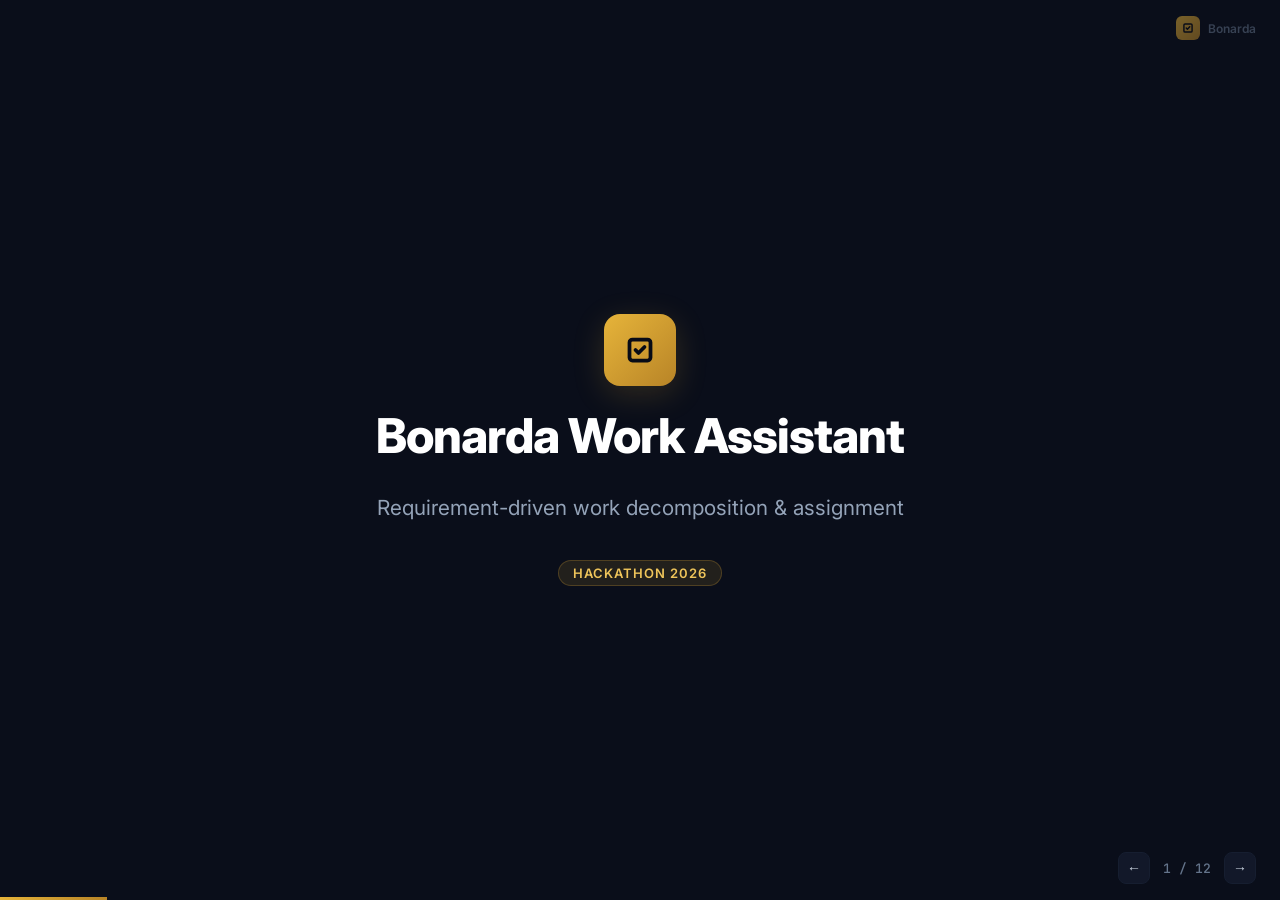
==== public/presentation.html @ d822bd10 "Added presentation.html" ====
<!DOCTYPE html>
<html lang="en">
<head>
<meta charset="UTF-8" />
<meta name="viewport" content="width=device-width, initial-scale=1.0" />
<title>Bonarda Work Assistant — Hackathon Presentation</title>
<link rel="preconnect" href="https://fonts.googleapis.com" />
<link rel="preconnect" href="https://fonts.gstatic.com" crossorigin />
<link href="https://fonts.googleapis.com/css2?family=Inter:wght@400;500;600;700;800&family=JetBrains+Mono:wght@400;500;600&display=swap" rel="stylesheet" />
<style>
/* ===== Reset & Base ===== */
*, *::before, *::after { box-sizing: border-box; margin: 0; padding: 0; }

:root {
  --ink-50: #1e2a3e;
  --ink-100: #1a2436;
  --ink-200: #161e30;
  --ink-300: #121829;
  --ink-400: #0e1422;
  --ink-500: #0a0e1a;
  --ink-600: #080b16;
  --primary-200: #f4d98e;
  --primary-300: #eec45a;
  --primary-400: #e6b43a;
  --primary-500: #d4a030;
  --primary-600: #b88427;
  --accent-300: #6ee7b7;
  --accent-400: #34d399;
  --accent-500: #10b981;
  --accent-600: #059669;
  --accent-700: #047857;
  --warning-300: #fcd34d;
  --warning-400: #fbbf24;
  --warning-500: #f59e0b;
  --warning-600: #d97706;
  --danger-300: #fca5a5;
  --danger-400: #f87171;
  --danger-500: #ef4444;
  --danger-600: #dc2626;
  --danger-700: #b91c1c;
  --slate-200: #e2e8f0;
  --slate-300: #cbd5e1;
  --slate-400: #94a3b8;
  --slate-500: #64748b;
  --slate-600: #475569;
}

html, body {
  height: 100%;
  overflow: hidden;
  font-family: 'Inter', system-ui, sans-serif;
  background: var(--ink-500);
  color: var(--slate-200);
  -webkit-font-smoothing: antialiased;
}

/* ===== Slide Container ===== */
.deck {
  position: relative;
  width: 100vw;
  height: 100vh;
  overflow: hidden;
}

.slide {
  position: absolute;
  inset: 0;
  display: flex;
  align-items: center;
  justify-content: center;
  padding: 3rem 4rem;
  opacity: 0;
  transform: translateX(40px);
  transition: opacity 0.4s ease, transform 0.4s ease;
  pointer-events: none;
  overflow-y: auto;
}

.slide.active {
  opacity: 1;
  transform: translateX(0);
  pointer-events: auto;
}

.slide.prev {
  opacity: 0;
  transform: translateX(-40px);
}

/* ===== Progress Bar ===== */
.progress {
  position: fixed;
  bottom: 0;
  left: 0;
  height: 3px;
  background: linear-gradient(90deg, var(--primary-400), var(--primary-600));
  z-index: 100;
  transition: width 0.4s ease;
}

/* ===== Controls ===== */
.controls {
  position: fixed;
  bottom: 16px;
  right: 24px;
  display: flex;
  align-items: center;
  gap: 12px;
  z-index: 100;
  font-size: 13px;
  color: var(--slate-500);
}

.controls button {
  background: var(--ink-300);
  border: 1px solid var(--ink-200);
  color: var(--slate-300);
  width: 32px;
  height: 32px;
  border-radius: 8px;
  cursor: pointer;
  display: flex;
  align-items: center;
  justify-content: center;
  transition: all 0.15s;
  font-size: 14px;
}

.controls button:hover {
  background: var(--ink-100);
  color: var(--primary-300);
}

.slide-counter {
  font-family: 'JetBrains Mono', monospace;
  font-weight: 500;
  min-width: 50px;
  text-align: center;
}

/* ===== Speaker Notes ===== */
.notes {
  position: fixed;
  bottom: 0;
  left: 0;
  right: 0;
  max-height: 35vh;
  overflow-y: auto;
  background: var(--ink-600);
  border-top: 1px solid var(--primary-600);
  padding: 16px 48px;
  font-size: 14px;
  line-height: 1.6;
  color: var(--slate-300);
  z-index: 90;
  display: none;
}

.notes.visible { display: block; }

.notes strong { color: var(--primary-300); }

/* ===== Watermark ===== */
.watermark {
  position: fixed;
  top: 16px;
  right: 24px;
  display: flex;
  align-items: center;
  gap: 8px;
  z-index: 50;
  opacity: 0.5;
  font-size: 12px;
  font-weight: 600;
  color: var(--slate-500);
}

.watermark-badge {
  width: 24px;
  height: 24px;
  border-radius: 6px;
  background: linear-gradient(135deg, var(--primary-400), var(--primary-600));
  display: flex;
  align-items: center;
  justify-content: center;
}

.watermark-badge svg { width: 14px; height: 14px; }

/* ===== Shared Slide Typography ===== */
.slide h1 {
  font-size: 3rem;
  font-weight: 800;
  letter-spacing: -0.02em;
  line-height: 1.1;
}

.slide h2 {
  font-size: 2.2rem;
  font-weight: 700;
  letter-spacing: -0.01em;
  color: #fff;
  margin-bottom: 0.5rem;
}

.slide h3 {
  font-size: 1.3rem;
  font-weight: 600;
  color: #fff;
}

.slide .subtitle {
  font-size: 1.15rem;
  color: var(--slate-400);
  margin-top: 0.5rem;
}

.slide .eyebrow {
  font-size: 0.8rem;
  font-weight: 600;
  letter-spacing: 0.12em;
  text-transform: uppercase;
  color: var(--primary-400);
  margin-bottom: 1rem;
}

/* ===== Shared Components (match app) ===== */
.badge {
  display: inline-flex;
  align-items: center;
  gap: 4px;
  border-radius: 9999px;
  padding: 2px 10px;
  font-size: 12px;
  font-weight: 500;
}

.card {
  border-radius: 12px;
  border: 1px solid var(--ink-200);
  background: var(--ink-400);
  box-shadow: 0 10px 30px rgba(0,0,0,0.2);
}

.card-sm {
  border-radius: 12px;
  border: 1px solid var(--ink-200);
  background: var(--ink-400);
  box-shadow: 0 4px 16px rgba(0,0,0,0.1);
}

.font-mono { font-family: 'JetBrains Mono', monospace; }

/* ===== Slide 1: Title ===== */
.slide-title { flex-direction: column; gap: 1.5rem; }

.title-logo {
  width: 72px;
  height: 72px;
  border-radius: 16px;
  background: linear-gradient(135deg, var(--primary-400), var(--primary-600));
  display: flex;
  align-items: center;
  justify-content: center;
  box-shadow: 0 8px 32px rgba(212,160,48,0.2);
}

.title-logo svg { width: 36px; height: 36px; }

.title-hackathon {
  display: inline-block;
  padding: 4px 14px;
  border-radius: 9999px;
  background: rgba(212,160,48,0.12);
  color: var(--primary-300);
  font-size: 13px;
  font-weight: 600;
  letter-spacing: 0.08em;
  border: 1px solid rgba(212,160,48,0.25);
}

/* ===== Slide 2: Problem Cards ===== */
.problem-grid {
  display: grid;
  grid-template-columns: repeat(3, 1fr);
  gap: 1.5rem;
  margin-top: 2.5rem;
  width: 100%;
  max-width: 1100px;
}

.problem-card {
  padding: 1.75rem;
  border-radius: 14px;
  border: 1px solid var(--ink-200);
  background: var(--ink-400);
  box-shadow: 0 8px 24px rgba(0,0,0,0.15);
}

.problem-icon {
  width: 44px;
  height: 44px;
  border-radius: 10px;
  display: flex;
  align-items: center;
  justify-content: center;
  margin-bottom: 1rem;
}

.problem-icon svg { width: 22px; height: 22px; }

.problem-card h4 {
  font-size: 1.05rem;
  font-weight: 600;
  color: #fff;
  margin-bottom: 0.5rem;
}

.problem-card p {
  font-size: 0.9rem;
  color: var(--slate-400);
  line-height: 1.5;
}

/* ===== Slide 3: Gap Visual ===== */
.gap-container {
  display: flex;
  align-items: center;
  justify-content: center;
  gap: 2rem;
  margin-top: 3rem;
  width: 100%;
}

.gap-box {
  padding: 1.5rem 2rem;
  border-radius: 14px;
  border: 1px solid var(--ink-200);
  background: var(--ink-400);
  text-align: center;
  min-width: 200px;
}

.gap-box h4 { font-size: 1rem; color: #fff; margin-bottom: 0.5rem; }

.gap-box ul { list-style: none; text-align: left; }

.gap-box li {
  font-size: 0.85rem;
  color: var(--slate-400);
  padding: 4px 0;
  display: flex;
  align-items: center;
  gap: 8px;
}

.gap-arrow {
  font-size: 2rem;
  color: var(--danger-400);
  display: flex;
  flex-direction: column;
  align-items: center;
  gap: 0.25rem;
}

.gap-arrow span { font-size: 0.75rem; color: var(--danger-300); font-weight: 600; }

/* ===== Slide 4: Pipeline ===== */
.pipeline {
  display: flex;
  align-items: stretch;
  justify-content: center;
  gap: 0;
  margin-top: 3rem;
  width: 100%;
  max-width: 1100px;
}

.pipeline-step {
  flex: 1;
  text-align: center;
  padding: 1.5rem 1rem;
  border-radius: 14px;
  border: 1px solid var(--ink-200);
  background: var(--ink-400);
  position: relative;
}

.pipeline-step:not(:last-child) {
  margin-right: 28px;
}

.pipeline-step:not(:last-child)::after {
  content: '';
  position: absolute;
  right: -28px;
  top: 50%;
  width: 28px;
  height: 2px;
  background: var(--primary-500);
}

.pipeline-step:not(:last-child)::before {
  content: '';
  position: absolute;
  right: -28px;
  top: 50%;
  transform: translateY(-50%) rotate(45deg);
  width: 8px;
  height: 8px;
  border-top: 2px solid var(--primary-500);
  border-right: 2px solid var(--primary-500);
  transform-origin: top right;
  right: -26px;
}

.pipeline-icon {
  width: 48px;
  height: 48px;
  border-radius: 12px;
  margin: 0 auto 0.75rem;
  display: flex;
  align-items: center;
  justify-content: center;
}

.pipeline-icon svg { width: 24px; height: 24px; }

.pipeline-step h4 { font-size: 1rem; color: #fff; margin-bottom: 0.35rem; }
.pipeline-step p { font-size: 0.82rem; color: var(--slate-400); line-height: 1.4; }

.pipeline-num {
  position: absolute;
  top: -10px;
  left: 50%;
  transform: translateX(-50%);
  width: 24px;
  height: 24px;
  border-radius: 50%;
  background: var(--primary-500);
  color: var(--ink-600);
  font-size: 12px;
  font-weight: 700;
  display: flex;
  align-items: center;
  justify-content: center;
}

/* ===== Slide 5: Document Screen Mockup ===== */
.mockup-frame {
  width: 100%;
  max-width: 1100px;
  border-radius: 14px;
  border: 1px solid var(--ink-200);
  background: var(--ink-400);
  overflow: hidden;
  box-shadow: 0 16px 48px rgba(0,0,0,0.3);
}

.mockup-header {
  display: flex;
  align-items: center;
  gap: 8px;
  padding: 10px 16px;
  background: var(--ink-300);
  border-bottom: 1px solid var(--ink-200);
}

.mockup-dot {
  width: 10px;
  height: 10px;
  border-radius: 50%;
}

.mockup-title-bar {
  margin-left: 8px;
  font-size: 12px;
  color: var(--slate-500);
}

.mockup-body { padding: 1.5rem; }

.mockup-textarea {
  width: 100%;
  height: 120px;
  border-radius: 8px;
  border: 1px solid var(--ink-200);
  background: var(--ink-500);
  padding: 12px;
  font-family: 'JetBrains Mono', monospace;
  font-size: 12px;
  color: var(--slate-300);
  line-height: 1.6;
  resize: none;
}

.mockup-btn-row { display: flex; gap: 12px; margin-top: 12px; }

.mockup-btn {
  display: inline-flex;
  align-items: center;
  gap: 6px;
  padding: 8px 16px;
  border-radius: 8px;
  font-size: 13px;
  font-weight: 500;
}

.mockup-btn-primary {
  background: linear-gradient(90deg, var(--primary-400), var(--primary-600));
  color: var(--ink-600);
}

.mockup-btn-secondary {
  border: 1px solid var(--ink-200);
  background: var(--ink-300);
  color: var(--slate-300);
}

.mockup-req-list {
  margin-top: 16px;
  max-height: 140px;
  overflow: hidden;
}

.mockup-req-row {
  display: flex;
  align-items: flex-start;
  gap: 12px;
  padding: 6px 12px;
  border-radius: 8px;
  background: rgba(18,24,41,0.6);
  margin-bottom: 4px;
  font-size: 13px;
}

.mockup-req-id {
  font-family: 'JetBrains Mono', monospace;
  font-size: 11px;
  font-weight: 600;
  color: var(--primary-400);
  flex-shrink: 0;
  padding-top: 1px;
}

.mockup-req-text { color: var(--slate-300); }

.mockup-wi-row {
  display: flex;
  align-items: center;
  gap: 8px;
  padding: 6px 12px;
  border-radius: 8px;
  background: rgba(212,160,48,0.08);
  margin-bottom: 4px;
  font-size: 12px;
}

/* ===== Difficulty Dots ===== */
.diff-dots {
  display: inline-flex;
  align-items: center;
  gap: 2px;
}

.diff-dot {
  width: 6px;
  height: 6px;
  border-radius: 50%;
}

.diff-dot.on { background: var(--primary-400); }
.diff-dot.off { background: var(--ink-100); }

/* ===== Skill Tag ===== */
.skill-tag {
  display: inline-flex;
  align-items: center;
  border-radius: 9999px;
  padding: 2px 8px;
  font-size: 11px;
  font-weight: 500;
  background: var(--ink-100);
  color: var(--slate-300);
}

.skill-tag.matched {
  background: rgba(212,160,48,0.15);
  color: var(--primary-300);
}

/* ===== Level Bar ===== */
.level-bar {
  display: inline-flex;
  align-items: center;
  gap: 4px;
  font-size: 11px;
  color: var(--slate-400);
}

.level-bar .bars { display: flex; gap: 2px; }

.level-bar .bar {
  width: 6px;
  height: 12px;
  border-radius: 2px;
}

.level-bar .bar.on { background: var(--accent-500); }
.level-bar .bar.off { background: var(--ink-100); }

/* ===== Role Badge ===== */
.role-badge {
  display: inline-flex;
  border-radius: 9999px;
  padding: 2px 8px;
  font-size: 11px;
  font-weight: 500;
  background: var(--ink-100);
  color: var(--slate-300);
}

/* ===== Availability Badge ===== */
.avail-badge {
  display: inline-flex;
  border-radius: 9999px;
  padding: 2px 8px;
  font-size: 11px;
  font-weight: 500;
}

.avail-badge.available { background: rgba(16,185,129,0.15); color: var(--accent-300); }
.avail-badge.partially { background: rgba(245,158,11,0.15); color: var(--warning-300); }
.avail-badge.unavailable { background: var(--ink-100); color: var(--slate-400); }

/* ===== Status Badge ===== */
.status-badge {
  display: inline-flex;
  align-items: center;
  gap: 4px;
  border-radius: 9999px;
  padding: 2px 8px;
  font-size: 11px;
  font-weight: 500;
}

.status-badge.proposed { background: rgba(212,160,48,0.15); color: var(--primary-300); }
.status-badge.approved { background: rgba(16,185,129,0.15); color: var(--accent-300); }
.status-badge.overridden { background: rgba(245,158,11,0.15); color: var(--warning-300); }

/* ===== Slide 6: Before/After ===== */
.ba-container {
  display: flex;
  align-items: center;
  justify-content: center;
  gap: 2rem;
  margin-top: 2.5rem;
  width: 100%;
  max-width: 1100px;
}

.ba-box {
  flex: 1;
  padding: 1.5rem;
  border-radius: 14px;
  border: 1px solid var(--ink-200);
  background: var(--ink-400);
}

.ba-box h4 {
  font-size: 0.85rem;
  font-weight: 600;
  text-transform: uppercase;
  letter-spacing: 0.08em;
  margin-bottom: 1rem;
}

.ba-before h4 { color: var(--slate-500); }
.ba-after h4 { color: var(--primary-300); }

.ba-raw-text {
  font-family: 'JetBrains Mono', monospace;
  font-size: 13px;
  color: var(--slate-400);
  line-height: 1.7;
}

.ba-arrow {
  display: flex;
  flex-direction: column;
  align-items: center;
  gap: 4px;
  color: var(--primary-400);
  font-size: 2rem;
}

.ba-arrow span { font-size: 0.7rem; color: var(--primary-300); font-weight: 600; text-transform: uppercase; letter-spacing: 0.1em; }

.ba-work-item {
  border-radius: 10px;
  background: var(--ink-300);
  padding: 12px 16px;
  margin-bottom: 8px;
}

.ba-wi-header {
  display: flex;
  align-items: center;
  gap: 8px;
  margin-bottom: 6px;
}

.ba-wi-id {
  font-family: 'JetBrains Mono', monospace;
  font-size: 11px;
  font-weight: 600;
  color: var(--primary-400);
}

.ba-wi-title { font-size: 13px; font-weight: 600; color: #fff; }

.ba-wi-meta {
  display: flex;
  align-items: center;
  gap: 12px;
  margin-top: 6px;
  font-size: 11px;
  color: var(--slate-400);
}

.ba-wi-skills { display: flex; gap: 4px; flex-wrap: wrap; margin-top: 6px; }

/* ===== Slide 7: Traceability Mockup ===== */
.trace-cov-grid {
  display: grid;
  grid-template-columns: repeat(3, 1fr);
  gap: 12px;
  margin-bottom: 1.25rem;
}

.trace-cov-card {
  padding: 14px 16px;
  border-radius: 10px;
  border: 1px solid var(--ink-200);
  background: var(--ink-400);
}

.trace-cov-label {
  font-size: 10px;
  font-weight: 600;
  text-transform: uppercase;
  letter-spacing: 0.06em;
  color: var(--slate-400);
}

.trace-cov-value {
  font-size: 1.5rem;
  font-weight: 700;
  color: #fff;
  margin-top: 2px;
}

.trace-cov-value.accent { color: var(--accent-400); }

.cov-bar-bg {
  height: 8px;
  border-radius: 9999px;
  background: var(--ink-100);
  margin-top: 6px;
  overflow: hidden;
}

.cov-bar-fill {
  height: 100%;
  border-radius: 9999px;
  background: var(--accent-500);
}

.trace-matrix {
  border-radius: 10px;
  border: 1px solid var(--ink-200);
  overflow: hidden;
}

.trace-matrix-header {
  padding: 10px 16px;
  background: var(--ink-300);
  border-bottom: 1px solid var(--ink-200);
  font-size: 13px;
  font-weight: 600;
  color: #fff;
}

.trace-matrix-row {
  display: flex;
  gap: 16px;
  padding: 8px 16px;
  border-bottom: 1px solid var(--ink-100);
  align-items: flex-start;
}

.trace-matrix-row:last-child { border-bottom: none; }

.trace-req-side {
  flex: 1;
  display: flex;
  gap: 8px;
  align-items: flex-start;
}

.trace-wi-side {
  flex: 1;
  display: flex;
  flex-wrap: wrap;
  gap: 6px;
}

.trace-wi-chip {
  display: inline-flex;
  align-items: center;
  gap: 6px;
  padding: 4px 10px;
  border-radius: 8px;
  background: rgba(212,160,48,0.1);
  font-size: 11px;
}

.trace-wi-chip .id {
  font-family: 'JetBrains Mono', monospace;
  font-weight: 600;
  color: var(--primary-300);
}

.trace-wi-chip .title { color: var(--slate-400); }

.trace-gap {
  font-size: 11px;
  font-weight: 600;
  color: var(--danger-400);
}

/* ===== Slide 8: Review Mockup ===== */
.review-mockup { width: 100%; max-width: 900px; }

.review-theme-header {
  display: flex;
  align-items: center;
  justify-content: space-between;
  padding: 10px 16px;
  background: rgba(18,24,41,0.6);
  border-radius: 10px 10px 0 0;
  border: 1px solid var(--ink-200);
  border-bottom: none;
}

.review-item-card {
  border: 1px solid var(--ink-200);
  border-top: none;
  border-radius: 0 0 10px 10px;
  padding: 16px;
}

.review-item-header {
  display: flex;
  justify-content: space-between;
  align-items: flex-start;
  margin-bottom: 8px;
}

.review-item-id {
  font-family: 'JetBrains Mono', monospace;
  font-size: 11px;
  font-weight: 600;
  color: var(--primary-400);
}

.review-item-title { font-size: 14px; font-weight: 600; color: #fff; margin-left: 6px; }

.review-item-desc { font-size: 12px; color: var(--slate-400); margin-top: 4px; }

.review-skills-row {
  display: flex;
  flex-wrap: wrap;
  align-items: center;
  gap: 4px;
  margin-top: 8px;
}

.review-skills-label { font-size: 11px; color: var(--slate-400); margin-right: 4px; }

.review-req-links {
  display: flex;
  flex-wrap: wrap;
  gap: 6px;
  margin-top: 6px;
}

.review-req-link {
  font-family: 'JetBrains Mono', monospace;
  font-size: 11px;
  color: var(--slate-400);
  border-bottom: 1px dashed var(--ink-100);
}

.review-reason-box {
  margin-top: 12px;
  border-radius: 8px;
  background: rgba(18,24,41,0.6);
  padding: 12px;
}

.review-reason-text {
  font-size: 13px;
  color: var(--slate-300);
  margin-left: 8px;
}

.review-assigned-row {
  display: flex;
  flex-wrap: wrap;
  align-items: center;
  gap: 8px;
  margin-top: 8px;
  font-size: 13px;
}

.review-assigned-name { font-weight: 600; color: var(--slate-200); }

.review-actions {
  display: flex;
  gap: 12px;
  margin-top: 12px;
}

.review-btn {
  display: inline-flex;
  align-items: center;
  gap: 6px;
  padding: 6px 14px;
  border-radius: 8px;
  font-size: 12px;
  font-weight: 500;
}

.review-btn-approve {
  background: var(--accent-600);
  color: #fff;
}

.review-btn-reassign {
  border: 1px solid var(--ink-200);
  background: var(--ink-300);
  color: var(--slate-300);
}

/* ===== Slide 9: Matching Rules Flowchart ===== */
.rules-flow {
  display: flex;
  flex-direction: column;
  gap: 12px;
  margin-top: 2rem;
  width: 100%;
  max-width: 700px;
}

.rule-step {
  display: flex;
  align-items: center;
  gap: 16px;
  padding: 14px 20px;
  border-radius: 12px;
  border: 1px solid var(--ink-200);
  background: var(--ink-400);
}

.rule-num {
  width: 32px;
  height: 32px;
  border-radius: 50%;
  background: rgba(212,160,48,0.15);
  color: var(--primary-300);
  font-weight: 700;
  font-size: 14px;
  display: flex;
  align-items: center;
  justify-content: center;
  flex-shrink: 0;
}

.rule-text { font-size: 14px; color: var(--slate-300); }
.rule-text strong { color: #fff; }

.not-black-box {
  margin-top: 1.5rem;
  display: inline-flex;
  align-items: center;
  gap: 8px;
  padding: 8px 16px;
  border-radius: 9999px;
  background: rgba(16,185,129,0.12);
  border: 1px solid rgba(16,185,129,0.25);
  font-size: 13px;
  font-weight: 600;
  color: var(--accent-300);
}

/* ===== Slide 10: People Directory Mockup ===== */
.people-grid {
  display: grid;
  grid-template-columns: repeat(2, 1fr);
  gap: 12px;
  margin-top: 1.5rem;
  width: 100%;
  max-width: 900px;
}

.people-card {
  padding: 14px 16px;
  border-radius: 12px;
  border: 1px solid var(--ink-200);
  background: var(--ink-400);
}

.people-card-header {
  display: flex;
  align-items: center;
  gap: 8px;
  margin-bottom: 8px;
}

.people-name { font-size: 13px; font-weight: 600; color: #fff; }

.people-meta-row { display: flex; align-items: center; gap: 12px; margin-bottom: 8px; }

.people-skills { display: flex; flex-wrap: wrap; gap: 4px; }

/* ===== Slide 11: Multi-project + Tech Stack ===== */
.split-slide {
  display: grid;
  grid-template-columns: 1fr 1fr;
  gap: 2.5rem;
  width: 100%;
  max-width: 1100px;
  align-items: center;
}

.split-left, .split-right { }

.project-dropdown-mockup {
  border-radius: 12px;
  border: 1px solid var(--ink-200);
  background: var(--ink-400);
  overflow: hidden;
  box-shadow: 0 12px 36px rgba(0,0,0,0.25);
}

.dropdown-trigger {
  display: flex;
  align-items: center;
  gap: 8px;
  padding: 10px 14px;
  background: var(--ink-300);
  border-bottom: 1px solid var(--ink-200);
  font-size: 13px;
  color: var(--slate-300);
}

.dropdown-list { padding: 4px; }

.dropdown-item {
  display: flex;
  align-items: center;
  gap: 8px;
  padding: 8px 12px;
  border-radius: 6px;
  font-size: 13px;
  color: var(--slate-300);
}

.dropdown-item.active { color: var(--primary-300); }

.dropdown-check { width: 14px; height: 14px; color: var(--primary-400); }

.dropdown-spacer { width: 14px; }

.tech-stack-grid {
  display: grid;
  grid-template-columns: repeat(2, 1fr);
  gap: 12px;
}

.tech-badge {
  display: flex;
  align-items: center;
  gap: 10px;
  padding: 14px 16px;
  border-radius: 12px;
  border: 1px solid var(--ink-200);
  background: var(--ink-400);
}

.tech-badge-icon {
  width: 36px;
  height: 36px;
  border-radius: 8px;
  display: flex;
  align-items: center;
  justify-content: center;
  font-size: 16px;
  font-weight: 700;
  flex-shrink: 0;
}

.tech-badge-name { font-size: 13px; font-weight: 600; color: #fff; }
.tech-badge-desc { font-size: 11px; color: var(--slate-400); }

/* ===== Slide 12: Benefits ===== */
.benefits-grid {
  display: grid;
  grid-template-columns: repeat(3, 1fr);
  gap: 1rem;
  margin-top: 2rem;
  width: 100%;
  max-width: 1000px;
}

.benefit-card {
  padding: 1.25rem;
  border-radius: 12px;
  border: 1px solid var(--ink-200);
  background: var(--ink-400);
  text-align: center;
}

.benefit-icon {
  width: 40px;
  height: 40px;
  border-radius: 10px;
  margin: 0 auto 0.75rem;
  display: flex;
  align-items: center;
  justify-content: center;
}

.benefit-icon svg { width: 20px; height: 20px; }

.benefit-card h4 { font-size: 0.95rem; font-weight: 600; color: #fff; margin-bottom: 0.35rem; }
.benefit-card p { font-size: 0.82rem; color: var(--slate-400); line-height: 1.4; }

.cta-section {
  margin-top: 2.5rem;
  text-align: center;
}

.cta-section h3 {
  font-size: 1.8rem;
  font-weight: 700;
  color: var(--primary-300);
}

.cta-section p {
  font-size: 1rem;
  color: var(--slate-400);
  margin-top: 0.5rem;
}

/* ===== Utility ===== */
.flex-center { display: flex; align-items: center; justify-content: center; }
.text-center { text-align: center; }
.mt-2 { margin-top: 0.5rem; }
.mt-4 { margin-top: 1rem; }
.mt-6 { margin-top: 1.5rem; }
.mb-2 { margin-bottom: 0.5rem; }
.mb-4 { margin-bottom: 1rem; }
.mb-6 { margin-bottom: 1.5rem; }
.gap-2 { gap: 0.5rem; }
.flex { display: flex; }
.items-center { align-items: center; }
.gap-1 { gap: 0.25rem; }
.gap-3 { gap: 0.75rem; }
.flex-wrap { flex-wrap: wrap; }

/* ===== Responsive ===== */
@media (max-width: 768px) {
  .slide { padding: 1.5rem; }
  .slide h1 { font-size: 2rem; }
  .slide h2 { font-size: 1.5rem; }
  .problem-grid, .benefits-grid { grid-template-columns: 1fr; }
  .pipeline { flex-direction: column; gap: 1rem; }
  .pipeline-step:not(:last-child) { margin-right: 0; margin-bottom: 28px; }
  .pipeline-step:not(:last-child)::after { display: none; }
  .ba-container, .split-slide { flex-direction: column; grid-template-columns: 1fr; }
  .people-grid { grid-template-columns: 1fr; }
  .trace-cov-grid { grid-template-columns: 1fr; }
}
</style>
</head>
<body>

<div class="deck" id="deck">

<!-- Watermark -->
<div class="watermark">
  <div class="watermark-badge">
    <svg viewBox="0 0 24 24" fill="none" stroke="currentColor" stroke-width="2.5" stroke-linecap="round" stroke-linejoin="round" style="color: var(--ink-600);">
      <path d="M9 12l2 2 4-4"/>
      <path d="M5 7c0-1.1.9-2 2-2h10a2 2 0 0 1 2 2v10a2 2 0 0 1-2 2H7a2 2 0 0 1-2-2V7z"/>
    </svg>
  </div>
  Bonarda
</div>

<!-- Slide 1: Title -->
<div class="slide slide-title active" data-slide="1">
  <div class="title-logo">
    <svg viewBox="0 0 24 24" fill="none" stroke="currentColor" stroke-width="2.5" stroke-linecap="round" stroke-linejoin="round" style="color: var(--ink-600);">
      <path d="M9 12l2 2 4-4"/>
      <path d="M5 7c0-1.1.9-2 2-2h10a2 2 0 0 1 2 2v10a2 2 0 0 1-2 2H7a2 2 0 0 1-2-2V7z"/>
    </svg>
  </div>
  <h1 style="color: #fff;">Bonarda Work Assistant</h1>
  <p class="subtitle" style="font-size: 1.3rem;">Requirement-driven work decomposition &amp; assignment</p>
  <div style="margin-top: 1rem;">
    <span class="title-hackathon">HACKATHON 2026</span>
  </div>
</div>

<!-- Slide 2: Problem -->
<div class="slide" data-slide="2">
  <div style="width: 100%; max-width: 1100px;">
    <p class="eyebrow">The Problem</p>
    <h2>Turning requirements into work is broken</h2>
    <p class="subtitle">Three pain points every team faces when going from document to delivery</p>
    <div class="problem-grid">
      <div class="problem-card">
        <div class="problem-icon" style="background: rgba(212,160,48,0.12);">
          <svg viewBox="0 0 24 24" fill="none" stroke="currentColor" stroke-width="2" stroke-linecap="round" stroke-linejoin="round" style="color: var(--primary-400);">
            <path d="M14 2H6a2 2 0 0 0-2 2v16a2 2 0 0 0 2 2h12a2 2 0 0 0 2-2V8z"/>
            <path d="M14 2v6h6"/>
            <path d="M9 13h6"/>
            <path d="M9 17h6"/>
          </svg>
        </div>
        <h4>Manual Decomposition</h4>
        <p>Reading a requirements doc and manually breaking it into actionable work items is slow, inconsistent, and error-prone.</p>
      </div>
      <div class="problem-card">
        <div class="problem-icon" style="background: rgba(239,68,68,0.12);">
          <svg viewBox="0 0 24 24" fill="none" stroke="currentColor" stroke-width="2" stroke-linecap="round" stroke-linejoin="round" style="color: var(--danger-400);">
            <path d="M10 13a5 5 0 0 0 7.54.54l3-3a5 5 0 0 0-7.07-7.07l-1.72 1.71"/>
            <path d="M14 11a5 5 0 0 0-7.54-.54l-3 3a5 5 0 0 0 7.07 7.07l1.71-1.71"/>
            <path d="M8 12h.01"/>
            <path d="M16 12h.01"/>
          </svg>
        </div>
        <h4>No Traceability</h4>
        <p>Once work is assigned, the link back to the original requirement is lost. You can't prove every requirement was covered.</p>
      </div>
      <div class="problem-card">
        <div class="problem-icon" style="background: rgba(245,158,11,0.12);">
          <svg viewBox="0 0 24 24" fill="none" stroke="currentColor" stroke-width="2" stroke-linecap="round" stroke-linejoin="round" style="color: var(--warning-400);">
            <circle cx="12" cy="12" r="10"/>
            <path d="M12 8v4"/>
            <path d="M12 16h.01"/>
          </svg>
        </div>
        <h4>Opaque Assignment</h4>
        <p>Work gets assigned by gut feel or availability. There's no transparent reasoning behind who got what and why.</p>
      </div>
    </div>
  </div>
</div>

<!-- Slide 3: The Gap -->
<div class="slide" data-slide="3">
  <div style="width: 100%; max-width: 900px; text-align: center;">
    <p class="eyebrow">The Cost</p>
    <h2>The gap between request and delivery</h2>
    <p class="subtitle">Requirements disappear into a black box. What comes out the other side is untraceable.</p>
    <div class="gap-container">
      <div class="gap-box">
        <h4>What Was Requested</h4>
        <ul>
          <li><span style="color: var(--primary-400); font-family: 'JetBrains Mono', monospace; font-size: 11px; font-weight: 600;">R1</span> User login with OAuth</li>
          <li><span style="color: var(--primary-400); font-family: 'JetBrains Mono', monospace; font-size: 11px; font-weight: 600;">R2</span> Dashboard with charts</li>
          <li><span style="color: var(--primary-400); font-family: 'JetBrains Mono', monospace; font-size: 11px; font-weight: 600;">R3</span> API rate limiting</li>
          <li><span style="color: var(--primary-400); font-family: 'JetBrains Mono', monospace; font-size: 11px; font-weight: 600;">R4</span> Audit log export</li>
        </ul>
      </div>
      <div class="gap-arrow">
        <svg viewBox="0 0 24 24" fill="none" stroke="currentColor" stroke-width="2" stroke-linecap="round" stroke-linejoin="round" style="width: 48px; height: 48px;">
          <path d="M5 12h14"/>
          <path d="M12 5l7 7-7 7"/>
        </svg>
        <span>BLACK BOX</span>
      </div>
      <div class="gap-box" style="border-color: rgba(239,68,68,0.3);">
        <h4 style="color: var(--danger-300);">What Got Built</h4>
        <ul>
          <li><span style="color: var(--danger-400);">?</span> Login page (whose req?)</li>
          <li><span style="color: var(--danger-400);">?</span> Charts (which spec?)</li>
          <li><span style="color: var(--danger-400);">X</span> Rate limiting — missed</li>
          <li><span style="color: var(--danger-400);">?</span> Audit log (partial)</li>
        </ul>
      </div>
    </div>
  </div>
</div>

<!-- Slide 4: Pipeline -->
<div class="slide" data-slide="4">
  <div style="width: 100%; max-width: 1100px;">
    <p class="eyebrow">The Solution</p>
    <h2>Four steps from document to assignment</h2>
    <p class="subtitle">A transparent pipeline that turns raw requirements into traceable, assigned work items</p>
    <div class="pipeline">
      <div class="pipeline-step">
        <div class="pipeline-num">1</div>
        <div class="pipeline-icon" style="background: rgba(212,160,48,0.12);">
          <svg viewBox="0 0 24 24" fill="none" stroke="currentColor" stroke-width="2" stroke-linecap="round" stroke-linejoin="round" style="color: var(--primary-400);">
            <path d="M14 2H6a2 2 0 0 0-2 2v16a2 2 0 0 0 2 2h12a2 2 0 0 0 2-2V8z"/>
            <path d="M14 2v6h6"/>
          </svg>
        </div>
        <h4>Ingest</h4>
        <p>Paste or upload a requirements document. Plain text, any format.</p>
      </div>
      <div class="pipeline-step">
        <div class="pipeline-num">2</div>
        <div class="pipeline-icon" style="background: rgba(212,160,48,0.12);">
          <svg viewBox="0 0 24 24" fill="none" stroke="currentColor" stroke-width="2" stroke-linecap="round" stroke-linejoin="round" style="color: var(--primary-400);">
            <path d="M12 3l1.9 5.8a2 2 0 0 0 1.3 1.3L21 12l-5.8 1.9a2 2 0 0 0-1.3 1.3L12 21l-1.9-5.8a2 2 0 0 0-1.3-1.3L3 12l5.8-1.9a2 2 0 0 0 1.3-1.3L12 3z"/>
          </svg>
        </div>
        <h4>Decompose</h4>
        <p>AI extracts requirements and generates work items with difficulty, skills, and themes.</p>
      </div>
      <div class="pipeline-step">
        <div class="pipeline-num">3</div>
        <div class="pipeline-icon" style="background: rgba(16,185,129,0.12);">
          <svg viewBox="0 0 24 24" fill="none" stroke="currentColor" stroke-width="2" stroke-linecap="round" stroke-linejoin="round" style="color: var(--accent-400);">
            <path d="M9 12l2 2 4-4"/>
            <path d="M5 7c0-1.1.9-2 2-2h10a2 2 0 0 1 2 2v10a2 2 0 0 1-2 2H7a2 2 0 0 1-2-2V7z"/>
          </svg>
        </div>
        <h4>Trace</h4>
        <p>See which requirements have work items and which have gaps. Full coverage report.</p>
      </div>
      <div class="pipeline-step">
        <div class="pipeline-num">4</div>
        <div class="pipeline-icon" style="background: rgba(16,185,129,0.12);">
          <svg viewBox="0 0 24 24" fill="none" stroke="currentColor" stroke-width="2" stroke-linecap="round" stroke-linejoin="round" style="color: var(--accent-400);">
            <path d="M16 21v-2a4 4 0 0 0-4-4H6a4 4 0 0 0-4 4v2"/>
            <circle cx="9" cy="7" r="4"/>
            <path d="M22 21v-2a4 4 0 0 0-3-3.87"/>
            <path d="M16 3.13a4 4 0 0 1 0 7.75"/>
          </svg>
        </div>
        <h4>Assign</h4>
        <p>Matching engine proposes an assignee with visible reasoning. Approve or override.</p>
      </div>
    </div>
  </div>
</div>

<!-- Slide 5: Document Screen Mockup -->
<div class="slide" data-slide="5">
  <div style="width: 100%; max-width: 1100px;">
    <p class="eyebrow">Step 1 — Document Ingestion</p>
    <h2>Paste a document, get structured output</h2>
    <div class="mockup-frame mt-6">
      <div class="mockup-header">
        <div class="mockup-dot" style="background: #ff5f56;"></div>
        <div class="mockup-dot" style="background: #ffbd2e;"></div>
        <div class="mockup-dot" style="background: #27c93f;"></div>
        <span class="mockup-title-bar">Bonarda Work Assistant — Document</span>
      </div>
      <div class="mockup-body" style="display: grid; grid-template-columns: 1fr 1fr; gap: 1.5rem;">
        <div>
          <div style="display: flex; align-items: center; gap: 8px; margin-bottom: 10px;">
            <svg viewBox="0 0 24 24" fill="none" stroke="currentColor" stroke-width="2" stroke-linecap="round" stroke-linejoin="round" style="width: 16px; height: 16px; color: var(--primary-400);"><path d="M14 2H6a2 2 0 0 0-2 2v16a2 2 0 0 0 2 2h12a2 2 0 0 0 2-2V8z"/><path d="M14 2v6h6"/></svg>
            <span style="font-size: 13px; font-weight: 600; color: #fff;">Input Document</span>
          </div>
          <div class="mockup-textarea">1. The system must support OAuth login&#10;   with Google and Microsoft.&#10;2. Users should be able to view a&#10;   dashboard with charts.&#10;3. The API must enforce rate limiting&#10;   at 100 req/min per user.&#10;4. Admins can export audit logs as CSV.</div>
          <div class="mockup-btn-row">
            <div class="mockup-btn mockup-btn-primary">
              <svg viewBox="0 0 24 24" fill="none" stroke="currentColor" stroke-width="2" stroke-linecap="round" stroke-linejoin="round" style="width: 14px; height: 14px;"><path d="M12 3l1.9 5.8a2 2 0 0 0 1.3 1.3L21 12l-5.8 1.9a2 2 0 0 0-1.3 1.3L12 21l-1.9-5.8a2 2 0 0 0-1.3-1.3L3 12l5.8-1.9a2 2 0 0 0 1.3-1.3L12 3z"/></svg>
              Extract with AI
            </div>
            <div class="mockup-btn mockup-btn-secondary">
              <svg viewBox="0 0 24 24" fill="none" stroke="currentColor" stroke-width="2" stroke-linecap="round" stroke-linejoin="round" style="width: 14px; height: 14px;"><path d="M21 15v4a2 2 0 0 1-2 2H5a2 2 0 0 1-2-2v-4"/><path d="M17 8l-5-5-5 5"/><path d="M12 3v12"/></svg>
              Upload .txt
            </div>
          </div>
        </div>
        <div>
          <div style="display: flex; align-items: center; justify-content: space-between; margin-bottom: 10px;">
            <span style="font-size: 13px; font-weight: 600; color: #fff;">Extracted Requirements</span>
            <div style="display: flex; gap: 6px;">
              <span class="badge" style="background: rgba(212,160,48,0.15); color: var(--primary-300);">4 requirements</span>
              <span class="badge" style="background: rgba(16,185,129,0.15); color: var(--accent-300);">4 work items</span>
            </div>
          </div>
          <div class="mockup-req-list">
            <div class="mockup-req-row"><span class="mockup-req-id">R1</span><span class="mockup-req-text">The system must support OAuth login with Google and Microsoft.</span></div>
            <div class="mockup-req-row"><span class="mockup-req-id">R2</span><span class="mockup-req-text">Users should be able to view a dashboard with charts.</span></div>
            <div class="mockup-req-row"><span class="mockup-req-id">R3</span><span class="mockup-req-text">The API must enforce rate limiting at 100 req/min per user.</span></div>
            <div class="mockup-req-row"><span class="mockup-req-id">R4</span><span class="mockup-req-text">Admins can export audit logs as CSV.</span></div>
          </div>
          <div style="margin-top: 10px; padding-top: 10px; border-top: 1px solid var(--ink-200);">
            <div style="font-size: 12px; font-weight: 600; color: var(--slate-300); margin-bottom: 6px;">Generated Work Items</div>
            <div class="mockup-wi-row"><span class="mockup-req-id">W1</span><span style="color: var(--slate-300);">OAuth Login Integration</span><span style="color: var(--slate-500); font-size: 11px; margin-left: auto;">Difficulty 4 · Auth</span></div>
            <div class="mockup-wi-row"><span class="mockup-req-id">W2</span><span style="color: var(--slate-300);">Dashboard with Charts</span><span style="color: var(--slate-500); font-size: 11px; margin-left: auto;">Difficulty 3 · Frontend</span></div>
            <div class="mockup-wi-row"><span class="mockup-req-id">W3</span><span style="color: var(--slate-300);">API Rate Limiting</span><span style="color: var(--slate-500); font-size: 11px; margin-left: auto;">Difficulty 4 · Backend</span></div>
          </div>
        </div>
      </div>
    </div>
  </div>
</div>

<!-- Slide 6: Before/After -->
<div class="slide" data-slide="6">
  <div style="width: 100%; max-width: 1100px;">
    <p class="eyebrow">Step 2 — AI Extraction</p>
    <h2>From raw text to structured work items</h2>
    <p class="subtitle">The AI tags each work item with difficulty, required skills, and a theme grouping</p>
    <div class="ba-container">
      <div class="ba-box ba-before">
        <h4>Raw Requirement</h4>
        <div class="ba-raw-text">1. The system must support OAuth<br>login with Google and Microsoft.</div>
        <div style="margin-top: 12px; padding-top: 10px; border-top: 1px solid var(--ink-200);">
          <div style="font-size: 11px; color: var(--slate-500);">Just text. No structure, no skills,<br>no difficulty, no assignee.</div>
        </div>
      </div>
      <div class="ba-arrow">
        <svg viewBox="0 0 24 24" fill="none" stroke="currentColor" stroke-width="2" stroke-linecap="round" stroke-linejoin="round" style="width: 40px; height: 40px;"><path d="M5 12h14"/><path d="M12 5l7 7-7 7"/></svg>
        <span>AI</span>
      </div>
      <div class="ba-box ba-after">
        <h4>Structured Work Item</h4>
        <div class="ba-work-item">
          <div class="ba-wi-header">
            <span class="ba-wi-id">W1</span>
            <span class="ba-wi-title">OAuth Login Integration</span>
          </div>
          <div class="ba-wi-meta">
            <span class="diff-dots">
              <span class="diff-dot on"></span><span class="diff-dot on"></span><span class="diff-dot on"></span><span class="diff-dot on"></span><span class="diff-dot off"></span>
            </span>
            <span>Difficulty 4/5</span>
            <span style="color: var(--primary-300);">·</span>
            <span>Theme: Auth</span>
          </div>
          <div class="ba-wi-skills">
            <span class="skill-tag matched">Node.js</span>
            <span class="skill-tag matched">Security</span>
            <span class="skill-tag matched">Testing</span>
          </div>
          <div style="margin-top: 6px; font-size: 11px; color: var(--slate-400);">From: <span style="font-family: 'JetBrains Mono', monospace; color: var(--primary-400);">R1</span></div>
        </div>
      </div>
    </div>
  </div>
</div>

<!-- Slide 7: Traceability Mockup -->
<div class="slide" data-slide="7">
  <div style="width: 100%; max-width: 1000px;">
    <p class="eyebrow">Step 3 — Traceability</p>
    <h2>Every requirement linked to its work items</h2>
    <div class="mockup-frame mt-6">
      <div class="mockup-header">
        <div class="mockup-dot" style="background: #ff5f56;"></div>
        <div class="mockup-dot" style="background: #ffbd2e;"></div>
        <div class="mockup-dot" style="background: #27c93f;"></div>
        <span class="mockup-title-bar">Bonarda Work Assistant — Traceability Report</span>
      </div>
      <div style="padding: 1.5rem;">
        <div class="trace-cov-grid">
          <div class="trace-cov-card">
            <div class="trace-cov-label">Total Requirements</div>
            <div class="trace-cov-value">4</div>
          </div>
          <div class="trace-cov-card">
            <div class="trace-cov-label">Covered</div>
            <div class="trace-cov-value accent">4</div>
          </div>
          <div class="trace-cov-card">
            <div class="trace-cov-label">Coverage</div>
            <div class="cov-bar-bg"><div class="cov-bar-fill" style="width: 100%;"></div></div>
            <div style="margin-top: 4px; font-size: 13px; font-weight: 600; color: var(--slate-300);">100%</div>
          </div>
        </div>
        <div class="trace-matrix">
          <div class="trace-matrix-header">Requirement → Work Item Mapping</div>
          <div class="trace-matrix-row">
            <div class="trace-req-side">
              <span class="mockup-req-id">R1</span>
              <span style="font-size: 12px; color: var(--slate-300);">OAuth login with Google and Microsoft</span>
            </div>
            <div class="trace-wi-side">
              <div class="trace-wi-chip"><span class="id">W1</span><span class="title">OAuth Login Integration</span><span class="diff-dots"><span class="diff-dot on"></span><span class="diff-dot on"></span><span class="diff-dot on"></span><span class="diff-dot on"></span><span class="diff-dot off"></span></span></div>
            </div>
          </div>
          <div class="trace-matrix-row">
            <div class="trace-req-side">
              <span class="mockup-req-id">R2</span>
              <span style="font-size: 12px; color: var(--slate-300);">Dashboard with charts</span>
            </div>
            <div class="trace-wi-side">
              <div class="trace-wi-chip"><span class="id">W2</span><span class="title">Dashboard with Charts</span><span class="diff-dots"><span class="diff-dot on"></span><span class="diff-dot on"></span><span class="diff-dot on"></span><span class="diff-dot off"></span><span class="diff-dot off"></span></span></div>
            </div>
          </div>
          <div class="trace-matrix-row">
            <div class="trace-req-side">
              <span class="mockup-req-id">R3</span>
              <span style="font-size: 12px; color: var(--slate-300);">API rate limiting at 100 req/min</span>
            </div>
            <div class="trace-wi-side">
              <div class="trace-wi-chip"><span class="id">W3</span><span class="title">API Rate Limiting</span><span class="diff-dots"><span class="diff-dot on"></span><span class="diff-dot on"></span><span class="diff-dot on"></span><span class="diff-dot on"></span><span class="diff-dot off"></span></span></div>
            </div>
          </div>
          <div class="trace-matrix-row">
            <div class="trace-req-side">
              <span class="mockup-req-id">R4</span>
              <span style="font-size: 12px; color: var(--slate-300);">Audit log export as CSV</span>
            </div>
            <div class="trace-wi-side">
              <div class="trace-wi-chip"><span class="id">W4</span><span class="title">Audit Log Export</span><span class="diff-dots"><span class="diff-dot on"></span><span class="diff-dot on"></span><span class="diff-dot off"></span><span class="diff-dot off"></span><span class="diff-dot off"></span></span></div>
            </div>
          </div>
        </div>
      </div>
    </div>
  </div>
</div>

<!-- Slide 8: Review Mockup -->
<div class="slide" data-slide="8">
  <div style="width: 100%; max-width: 900px;">
    <p class="eyebrow">Step 4 — Smart Assignment</p>
    <h2>AI proposes, humans approve</h2>
    <div class="mockup-frame mt-6">
      <div class="mockup-header">
        <div class="mockup-dot" style="background: #ff5f56;"></div>
        <div class="mockup-dot" style="background: #ffbd2e;"></div>
        <div class="mockup-dot" style="background: #27c93f;"></div>
        <span class="mockup-title-bar">Bonarda Work Assistant — Review &amp; Assign</span>
      </div>
      <div style="padding: 1.5rem;">
        <div class="review-theme-header">
          <div style="display: flex; align-items: center; gap: 8px;">
            <svg viewBox="0 0 24 24" fill="none" stroke="currentColor" stroke-width="2" stroke-linecap="round" stroke-linejoin="round" style="width: 16px; height: 16px; color: var(--slate-500);"><path d="M6 9l6 6 6-6"/></svg>
            <h3 style="font-size: 14px;">Auth</h3>
          </div>
          <span class="badge" style="background: var(--ink-100); color: var(--slate-400);">1 item</span>
        </div>
        <div class="review-item-card">
          <div class="review-item-header">
            <div>
              <span class="review-item-id">W1</span>
              <span class="review-item-title">OAuth Login Integration</span>
              <div class="review-item-desc">Implement OAuth 2.0 login flow with Google and Microsoft providers.</div>
            </div>
            <div style="display: flex; align-items: center; gap: 12px;">
              <span class="diff-dots"><span class="diff-dot on"></span><span class="diff-dot on"></span><span class="diff-dot on"></span><span class="diff-dot on"></span><span class="diff-dot off"></span></span>
              <span class="status-badge proposed">
                <svg viewBox="0 0 24 24" fill="none" stroke="currentColor" stroke-width="2" stroke-linecap="round" stroke-linejoin="round" style="width: 11px; height: 11px;"><circle cx="12" cy="12" r="10"/><path d="M12 6v6l4 2"/></svg>
                Proposed
              </span>
            </div>
          </div>
          <div class="review-skills-row">
            <span class="review-skills-label">Required skills:</span>
            <span class="skill-tag matched">Node.js</span>
            <span class="skill-tag matched">Security</span>
            <span class="skill-tag matched">Testing</span>
          </div>
          <div class="review-req-links">
            <span class="review-skills-label">From:</span>
            <span class="review-req-link">R1</span>
          </div>
          <div class="review-reason-box">
            <div style="display: flex; align-items: flex-start; gap: 8px;">
              <svg viewBox="0 0 24 24" fill="none" stroke="currentColor" stroke-width="2" stroke-linecap="round" stroke-linejoin="round" style="width: 16px; height: 16px; color: var(--primary-400); margin-top: 2px; flex-shrink: 0;"><path d="M9 18h6"/><path d="M10 22h4"/><path d="M12 2a7 7 0 0 0-4 12.7c.6.5 1 1.3 1 2.1V18h6v-1.2c0-.8.4-1.6 1-2.1A7 7 0 0 0 12 2z"/></svg>
              <p class="review-reason-text">Proposed Sofia Rossi — has required skills 'Node.js', 'Security', 'Testing', level 5 vs difficulty 4, fully available.</p>
            </div>
            <div class="review-assigned-row">
              <svg viewBox="0 0 24 24" fill="none" stroke="currentColor" stroke-width="2" stroke-linecap="round" stroke-linejoin="round" style="width: 14px; height: 14px; color: var(--slate-500);"><circle cx="12" cy="8" r="4"/><path d="M6 21v-2a4 4 0 0 1 4-4h4a4 4 0 0 1 4 4v2"/></svg>
              <span class="review-assigned-name">Sofia Rossi</span>
              <span class="role-badge">Employee</span>
              <span class="level-bar">L5 <span class="bars"><span class="bar on"></span><span class="bar on"></span><span class="bar on"></span><span class="bar on"></span><span class="bar on"></span></span></span>
              <span class="avail-badge unavailable">Unavailable</span>
            </div>
          </div>
          <div class="review-actions">
            <div class="review-btn review-btn-approve">
              <svg viewBox="0 0 24 24" fill="none" stroke="currentColor" stroke-width="2" stroke-linecap="round" stroke-linejoin="round" style="width: 14px; height: 14px;"><path d="M20 6L9 17l-5-5"/></svg>
              Approve
            </div>
            <div class="review-btn review-btn-reassign">
              <svg viewBox="0 0 24 24" fill="none" stroke="currentColor" stroke-width="2" stroke-linecap="round" stroke-linejoin="round" style="width: 14px; height: 14px;"><circle cx="12" cy="8" r="4"/><path d="M6 21v-2a4 4 0 0 1 4-4h4a4 4 0 0 1 4 4v2"/></svg>
              Reassign
            </div>
          </div>
        </div>
      </div>
    </div>
  </div>
</div>

<!-- Slide 9: Matching Rules -->
<div class="slide" data-slide="9">
  <div style="width: 100%; max-width: 800px;">
    <p class="eyebrow">Transparent Matching</p>
    <h2>Not a black box — visible rules</h2>
    <p class="subtitle">The matching engine uses four deterministic rules, and the reasoning is always shown</p>
    <div class="rules-flow">
      <div class="rule-step">
        <div class="rule-num">1</div>
        <div class="rule-text"><strong>Filter by skill overlap</strong> — only people who have at least one required skill are considered.</div>
      </div>
      <div class="rule-step">
        <div class="rule-num">2</div>
        <div class="rule-text"><strong>Exclude unavailable</strong> — anyone marked unavailable is removed from the candidate pool.</div>
      </div>
      <div class="rule-step">
        <div class="rule-num">3</div>
        <div class="rule-text"><strong>Prefer level meets difficulty</strong> — people whose skill level is at or above the work item's difficulty are preferred.</div>
      </div>
      <div class="rule-step">
        <div class="rule-num">4</div>
        <div class="rule-text"><strong>Prefer fully available</strong> — among equal candidates, fully available people are chosen over partially available.</div>
      </div>
    </div>
    <div style="text-align: center;">
      <div class="not-black-box">
        <svg viewBox="0 0 24 24" fill="none" stroke="currentColor" stroke-width="2" stroke-linecap="round" stroke-linejoin="round" style="width: 16px; height: 16px;"><path d="M9 12l2 2 4-4"/><path d="M5 7c0-1.1.9-2 2-2h10a2 2 0 0 1 2 2v10a2 2 0 0 1-2 2H7a2 2 0 0 1-2-2V7z"/></svg>
        Every assignment shows its reasoning in plain English
      </div>
    </div>
  </div>
</div>

<!-- Slide 10: People Directory Mockup -->
<div class="slide" data-slide="10">
  <div style="width: 100%; max-width: 1000px;">
    <p class="eyebrow">Team Management</p>
    <h2>People directory with skills &amp; availability</h2>
    <p class="subtitle">Add team members with role, skill level, availability, and skills — the matching engine uses all of it</p>
    <div class="people-grid">
      <div class="people-card">
        <div class="people-card-header">
          <span class="people-name">Ama Osei</span>
          <span class="role-badge">Employee</span>
        </div>
        <div class="people-meta-row">
          <span class="level-bar">L4 <span class="bars"><span class="bar on"></span><span class="bar on"></span><span class="bar on"></span><span class="bar on"></span><span class="bar off"></span></span></span>
          <span class="avail-badge available">Available</span>
        </div>
        <div class="people-skills">
          <span class="skill-tag">React</span><span class="skill-tag">TypeScript</span><span class="skill-tag">CSS</span><span class="skill-tag">Accessibility</span>
        </div>
      </div>
      <div class="people-card">
        <div class="people-card-header">
          <span class="people-name">Marcus Chen</span>
          <span class="role-badge">Employee</span>
        </div>
        <div class="people-meta-row">
          <span class="level-bar">L4 <span class="bars"><span class="bar on"></span><span class="bar on"></span><span class="bar on"></span><span class="bar on"></span><span class="bar off"></span></span></span>
          <span class="avail-badge available">Available</span>
        </div>
        <div class="people-skills">
          <span class="skill-tag">React</span><span class="skill-tag">TypeScript</span><span class="skill-tag">Node.js</span><span class="skill-tag">PostgreSQL</span>
        </div>
      </div>
      <div class="people-card">
        <div class="people-card-header">
          <span class="people-name">Diego Santos</span>
          <span class="role-badge">Employee</span>
        </div>
        <div class="people-meta-row">
          <span class="level-bar">L5 <span class="bars"><span class="bar on"></span><span class="bar on"></span><span class="bar on"></span><span class="bar on"></span><span class="bar on"></span></span></span>
          <span class="avail-badge available">Available</span>
        </div>
        <div class="people-skills">
          <span class="skill-tag">Node.js</span><span class="skill-tag">PostgreSQL</span><span class="skill-tag">Python</span><span class="skill-tag">Testing</span>
        </div>
      </div>
      <div class="people-card">
        <div class="people-card-header">
          <span class="people-name">Yuki Tanaka</span>
          <span class="role-badge">Contractor</span>
        </div>
        <div class="people-meta-row">
          <span class="level-bar">L4 <span class="bars"><span class="bar on"></span><span class="bar on"></span><span class="bar on"></span><span class="bar on"></span><span class="bar off"></span></span></span>
          <span class="avail-badge partially">Partially</span>
        </div>
        <div class="people-skills">
          <span class="skill-tag">iOS</span><span class="skill-tag">Swift</span><span class="skill-tag">React Native</span>
        </div>
      </div>
      <div class="people-card">
        <div class="people-card-header">
          <span class="people-name">Fatima Al-Rashid</span>
          <span class="role-badge">Contractor</span>
        </div>
        <div class="people-meta-row">
          <span class="level-bar">L4 <span class="bars"><span class="bar on"></span><span class="bar on"></span><span class="bar on"></span><span class="bar on"></span><span class="bar off"></span></span></span>
          <span class="avail-badge available">Available</span>
        </div>
        <div class="people-skills">
          <span class="skill-tag">Accessibility</span><span class="skill-tag">Testing</span><span class="skill-tag">User Research</span>
        </div>
      </div>
      <div class="people-card">
        <div class="people-card-header">
          <span class="people-name">Sofia Rossi</span>
          <span class="role-badge">Employee</span>
        </div>
        <div class="people-meta-row">
          <span class="level-bar">L5 <span class="bars"><span class="bar on"></span><span class="bar on"></span><span class="bar on"></span><span class="bar on"></span><span class="bar on"></span></span></span>
          <span class="avail-badge unavailable">Unavailable</span>
        </div>
        <div class="people-skills">
          <span class="skill-tag">Security</span><span class="skill-tag">Node.js</span><span class="skill-tag">PostgreSQL</span><span class="skill-tag">Testing</span>
        </div>
      </div>
    </div>
  </div>
</div>

<!-- Slide 11: Multi-project + Tech Stack -->
<div class="slide" data-slide="11">
  <div class="split-slide">
    <div class="split-left">
      <p class="eyebrow">Multi-Project</p>
      <h2>Manage multiple projects</h2>
      <p class="subtitle mb-4">Each project has its own set of requirements, work items, and assignments.</p>
      <div class="project-dropdown-mockup">
        <div class="dropdown-trigger">
          <svg viewBox="0 0 24 24" fill="none" stroke="currentColor" stroke-width="2" stroke-linecap="round" stroke-linejoin="round" style="width: 16px; height: 16px; color: var(--primary-400);"><path d="M3 3h7v7H3z"/><path d="M14 3h7v7h-7z"/><path d="M14 14h7v7h-7z"/><path d="M3 14h7v7H3z"/></svg>
          <span>Q4 Platform Overhaul</span>
          <svg viewBox="0 0 24 24" fill="none" stroke="currentColor" stroke-width="2" stroke-linecap="round" stroke-linejoin="round" style="width: 14px; height: 14px; color: var(--slate-400); margin-left: auto;"><path d="M6 9l6 6 6-6"/></svg>
        </div>
        <div class="dropdown-list">
          <div class="dropdown-item active">
            <svg class="dropdown-check" viewBox="0 0 24 24" fill="none" stroke="currentColor" stroke-width="2.5" stroke-linecap="round" stroke-linejoin="round"><path d="M20 6L9 17l-5-5"/></svg>
            Q4 Platform Overhaul
          </div>
          <div class="dropdown-item">
            <span class="dropdown-spacer"></span>
            Mobile App Redesign
          </div>
          <div class="dropdown-item">
            <span class="dropdown-spacer"></span>
            API Gateway Migration
          </div>
          <div class="dropdown-item">
            <span class="dropdown-spacer"></span>
            Accessibility Audit
          </div>
        </div>
      </div>
    </div>
    <div class="split-right">
      <p class="eyebrow">Tech Stack</p>
      <h2>Built with modern tools</h2>
      <div class="tech-stack-grid mt-4">
        <div class="tech-badge">
          <div class="tech-badge-icon" style="background: rgba(97,218,255,0.15); color: #61dafb;">R</div>
          <div><div class="tech-badge-name">React</div><div class="tech-badge-desc">UI framework</div></div>
        </div>
        <div class="tech-badge">
          <div class="tech-badge-icon" style="background: rgba(49,120,198,0.15); color: #3178c6;">TS</div>
          <div><div class="tech-badge-name">TypeScript</div><div class="tech-badge-desc">Type safety</div></div>
        </div>
        <div class="tech-badge">
          <div class="tech-badge-icon" style="background: rgba(72,187,255,0.15); color: #48bbff;">T</div>
          <div><div class="tech-badge-name">Tailwind CSS</div><div class="tech-badge-desc">Styling system</div></div>
        </div>
        <div class="tech-badge">
          <div class="tech-badge-icon" style="background: rgba(16,185,129,0.15); color: var(--accent-400);">S</div>
          <div><div class="tech-badge-name">Supabase</div><div class="tech-badge-desc">Database &amp; auth</div></div>
        </div>
        <div class="tech-badge">
          <div class="tech-badge-icon" style="background: rgba(212,160,48,0.15); color: var(--primary-400);">AI</div>
          <div><div class="tech-badge-name">Groq LLM</div><div class="tech-badge-desc">AI extraction</div></div>
        </div>
        <div class="tech-badge">
          <div class="tech-badge-icon" style="background: rgba(245,158,11,0.15); color: var(--warning-400);">V</div>
          <div><div class="tech-badge-name">Vite</div><div class="tech-badge-desc">Build tooling</div></div>
        </div>
      </div>
    </div>
  </div>
</div>

<!-- Slide 12: Benefits + CTA -->
<div class="slide" data-slide="12">
  <div style="width: 100%; max-width: 1000px; text-align: center;">
    <p class="eyebrow">Key Benefits</p>
    <h2>Why Bonarda matters</h2>
    <div class="benefits-grid">
      <div class="benefit-card">
        <div class="benefit-icon" style="background: rgba(212,160,48,0.12);">
          <svg viewBox="0 0 24 24" fill="none" stroke="currentColor" stroke-width="2" stroke-linecap="round" stroke-linejoin="round" style="color: var(--primary-400);"><path d="M13 2L3 14h9l-1 8 10-12h-9l1-8z"/></svg>
        </div>
        <h4>Faster Decomposition</h4>
        <p>AI extracts requirements and generates work items in seconds, not hours.</p>
      </div>
      <div class="benefit-card">
        <div class="benefit-icon" style="background: rgba(16,185,129,0.12);">
          <svg viewBox="0 0 24 24" fill="none" stroke="currentColor" stroke-width="2" stroke-linecap="round" stroke-linejoin="round" style="color: var(--accent-400);"><path d="M9 12l2 2 4-4"/><path d="M5 7c0-1.1.9-2 2-2h10a2 2 0 0 1 2 2v10a2 2 0 0 1-2 2H7a2 2 0 0 1-2-2V7z"/></svg>
        </div>
        <h4>Full Coverage</h4>
        <p>Traceability report ensures every requirement has at least one work item.</p>
      </div>
      <div class="benefit-card">
        <div class="benefit-icon" style="background: rgba(212,160,48,0.12);">
          <svg viewBox="0 0 24 24" fill="none" stroke="currentColor" stroke-width="2" stroke-linecap="round" stroke-linejoin="round" style="color: var(--primary-400);"><circle cx="12" cy="12" r="3"/><path d="M12 1v6m0 6v6m11-7h-6m-6 0H1"/></svg>
        </div>
        <h4>Transparent Assignments</h4>
        <p>Every proposed assignment comes with plain-English reasoning.</p>
      </div>
      <div class="benefit-card">
        <div class="benefit-icon" style="background: rgba(245,158,11,0.12);">
          <svg viewBox="0 0 24 24" fill="none" stroke="currentColor" stroke-width="2" stroke-linecap="round" stroke-linejoin="round" style="color: var(--warning-400);"><path d="M22 12h-4l-3 9L9 3l-3 9H2"/></svg>
        </div>
        <h4>Skill Gap Visibility</h4>
        <p>Instantly see when no one in the directory has the required skills.</p>
      </div>
      <div class="benefit-card">
        <div class="benefit-icon" style="background: rgba(239,68,68,0.12);">
          <svg viewBox="0 0 24 24" fill="none" stroke="currentColor" stroke-width="2" stroke-linecap="round" stroke-linejoin="round" style="color: var(--danger-400);"><path d="M9 11l3 3L22 4"/><path d="M21 12v7a2 2 0 0 1-2 2H5a2 2 0 0 1-2-2V5a2 2 0 0 1 2-2h11"/></svg>
        </div>
        <h4>Audit Trail</h4>
        <p>Overrides are logged with reasons, so every change is traceable.</p>
      </div>
      <div class="benefit-card">
        <div class="benefit-icon" style="background: rgba(16,185,129,0.12);">
          <svg viewBox="0 0 24 24" fill="none" stroke="currentColor" stroke-width="2" stroke-linecap="round" stroke-linejoin="round" style="color: var(--accent-400);"><path d="M3 3h7v7H3z"/><path d="M14 3h7v7h-7z"/><path d="M14 14h7v7h-7z"/><path d="M3 14h7v7H3z"/></svg>
        </div>
        <h4>Multi-Project</h4>
        <p>Manage requirements and assignments across multiple projects.</p>
      </div>
    </div>
    <div class="cta-section">
      <h3>Questions?</h3>
      <p>Bonarda Work Assistant — from document to delivery, with traceability built in.</p>
    </div>
  </div>
</div>

</div>

<!-- Progress bar -->
<div class="progress" id="progress" style="width: 8.33%;"></div>

<!-- Controls -->
<div class="controls">
  <button id="prev" title="Previous (←)">&#8592;</button>
  <span class="slide-counter" id="counter">1 / 12</span>
  <button id="next" title="Next (→)">&#8594;</button>
</div>

<!-- Speaker notes -->
<div class="notes" id="notes"></div>

<script>
(function() {
  const slides = document.querySelectorAll('.slide');
  const total = slides.length;
  let current = 0;

  const notes = [
    // 1
    "Welcome! Today I'm presenting <strong>Bonarda Work Assistant</strong> — a tool that takes a requirements document and turns it into traceable, assigned work items. The core idea: from document to delivery, with full traceability built in.",
    // 2
    "There are three pain points we're solving. First, <strong>manual decomposition</strong> — someone reads a requirements doc and manually creates Jira tickets. It's slow and inconsistent. Second, <strong>no traceability</strong> — once work is assigned, you lose the link back to the original requirement. You can't prove coverage. Third, <strong>opaque assignment</strong> — work gets assigned by gut feel. There's no transparent reasoning behind who got what and why.",
    // 3
    "Here's what happens today. On the left, you have a clear set of requirements — R1 through R4. They go into a black box — the team's manual process — and what comes out on the right is untraceable. Who built R1? Was R3 even done? You can't answer these questions. <strong>This gap is what Bonarda closes.</strong>",
    // 4
    "Bonarda is a four-step pipeline. <strong>Step 1: Ingest</strong> — paste or upload a requirements document. <strong>Step 2: Decompose</strong> — AI extracts requirements and generates work items with difficulty, skills, and themes. <strong>Step 3: Trace</strong> — see a traceability report showing which requirements have work items and which have gaps. <strong>Step 4: Assign</strong> — the matching engine proposes an assignee with visible reasoning. You approve or override.",
    // 5
    "Here's the Document screen. On the left, you paste your requirements document — or upload a .txt file. Click <strong>Extract with AI</strong>, and on the right you see the extracted requirements — R1 through R4 — each with a unique ID and source document name. Below that, the AI generates work items — W1, W2, W3 — each tagged with difficulty, theme, and source requirement IDs. <strong>This whole process takes seconds.</strong>",
    // 6
    "Let's zoom in on what the AI does. On the left, you have raw text — just a numbered requirement. No structure, no skills, no difficulty. On the right, the AI produces a structured work item: <strong>W1 — OAuth Login Integration</strong>. It's tagged with difficulty 4 out of 5, theme 'Auth', required skills — Node.js, Security, Testing — and it links back to R1. This structure is what makes the matching engine possible.",
    // 7
    "After extraction, you go to the Traceability Report. At the top, three summary cards: <strong>4 total requirements, 4 covered, 100% coverage</strong>. Below that, the full mapping — each requirement on the left, its work items on the right with difficulty dots. If any requirement had no work items, it would show in red. <strong>This is your proof that every requirement was addressed.</strong>",
    // 8
    "Now the Review &amp; Assign screen. Each work item is grouped by theme. Here's W1 — OAuth Login Integration, difficulty 4, status 'Proposed'. The AI's reasoning is shown in plain English: <strong>'Proposed Sofia Rossi — has required skills Node.js, Security, Testing, level 5 vs difficulty 4, fully available.'</strong> You can approve with one click, or reassign to someone else with a reason. <strong>The reasoning is always visible — it's not a black box.</strong>",
    // 9
    "The matching engine uses four deterministic rules. <strong>Rule 1:</strong> Filter by skill overlap — only people who have at least one required skill. <strong>Rule 2:</strong> Exclude unavailable people. <strong>Rule 3:</strong> Prefer people whose level meets the difficulty. <strong>Rule 4:</strong> Prefer fully available over partially available. And the key point: <strong>every assignment shows its reasoning in plain English.</strong> You always know why someone was proposed.",
    // 10
    "The People Directory is where you manage your team. Each person has a name, role — employee, contractor, or freelancer — skill level 1 to 5, availability status, and a list of skills. <strong>The matching engine uses all of this</strong> — skills to filter, level to match difficulty, availability to prioritize. You can add, edit, and remove people at any time.",
    // 11
    "Bonarda supports multiple projects. Use the dropdown in the header to switch between projects — each has its own requirements, work items, and assignments. On the right, the tech stack: <strong>React, TypeScript, Tailwind CSS, Supabase for the database, Groq LLM for AI extraction, and Vite for build tooling.</strong> Everything is open-source or free-tier.",
    // 12
    "To summarize: <strong>faster decomposition</strong> — AI does in seconds what took hours. <strong>full coverage</strong> — traceability report proves every requirement has work items. <strong>transparent assignments</strong> — plain-English reasoning for every proposal. <strong>skill gap visibility</strong> — instantly see when no one has the required skills. <strong>audit trail</strong> — overrides are logged with reasons. <strong>multi-project</strong> — manage everything in one place. Thank you — questions?"
  ];

  const progress = document.getElementById('progress');
  const counter = document.getElementById('counter');
  const notesEl = document.getElementById('notes');
  let notesVisible = false;

  function show(idx) {
    slides.forEach((s, i) => {
      s.classList.remove('active', 'prev');
      if (i === idx) s.classList.add('active');
      else if (i < idx) s.classList.add('prev');
    });
    progress.style.width = ((idx + 1) / total * 100) + '%';
    counter.textContent = (idx + 1) + ' / ' + total;
    if (notesVisible) {
      notesEl.innerHTML = '<strong>Speaker notes:</strong> ' + notes[idx];
    }
  }

  function next() { if (current < total - 1) { current++; show(current); } }
  function prev() { if (current > 0) { current--; show(current); } }

  document.getElementById('next').addEventListener('click', next);
  document.getElementById('prev').addEventListener('click', prev);

  document.addEventListener('keydown', (e) => {
    if (e.key === 'ArrowRight' || e.key === ' ' || e.key === 'PageDown') { e.preventDefault(); next(); }
    else if (e.key === 'ArrowLeft' || e.key === 'PageUp') { e.preventDefault(); prev(); }
    else if (e.key === 'Home') { current = 0; show(current); }
    else if (e.key === 'End') { current = total - 1; show(current); }
    else if (e.key === 'n' || e.key === 'N') {
      notesVisible = !notesVisible;
      notesEl.classList.toggle('visible', notesVisible);
      if (notesVisible) notesEl.innerHTML = '<strong>Speaker notes:</strong> ' + notes[current];
      else notesEl.innerHTML = '';
    } else if (e.key === 'f' || e.key === 'F') {
      if (!document.fullscreenElement) document.documentElement.requestFullscreen();
      else document.exitFullscreen();
    }
  });

  show(0);
})();
</script>
</body>
</html>
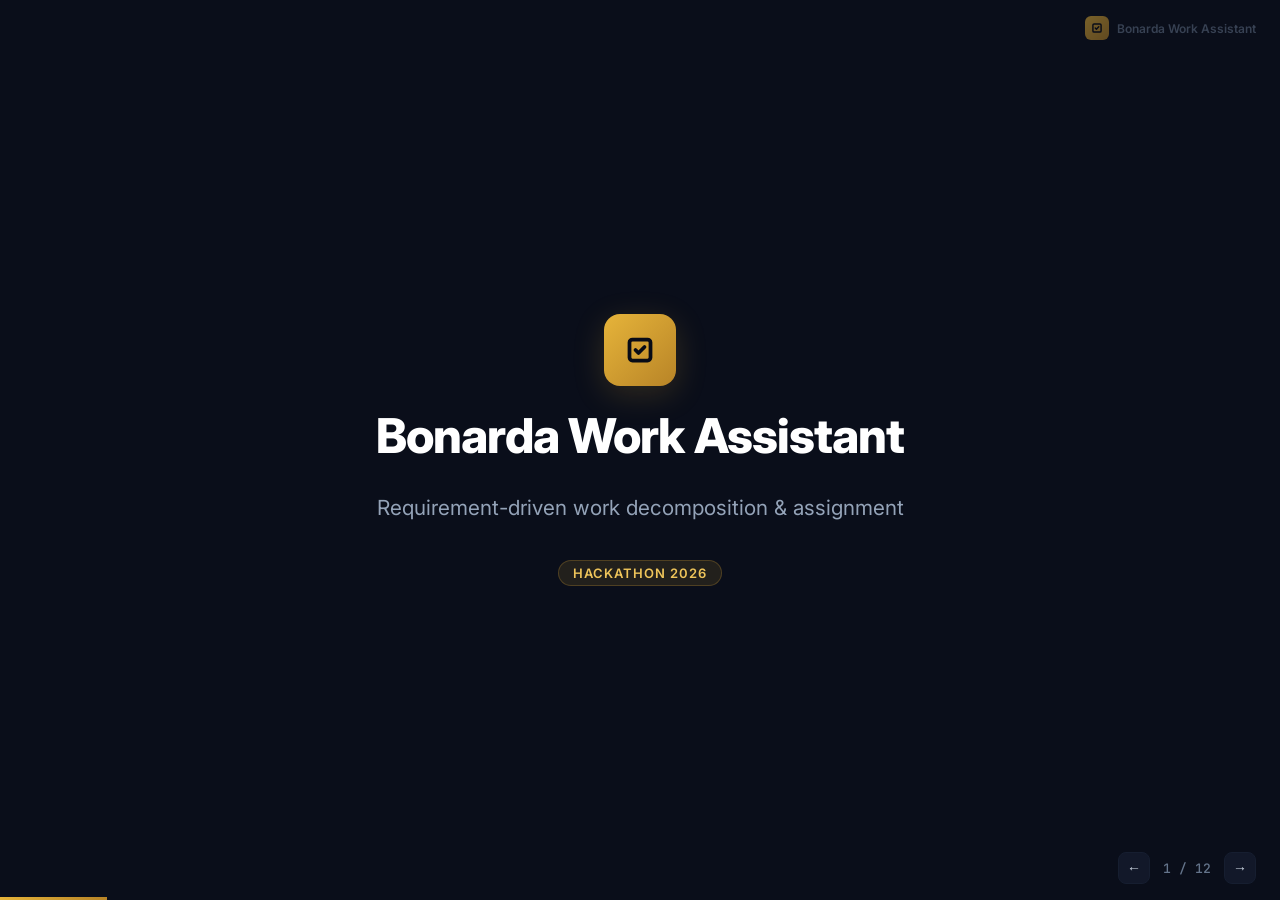
==== commit af2b84a2: "Updated presentation.html" ====
--- a/public/presentation.html
+++ b/public/presentation.html
@@ -1207,7 +1207,7 @@
       <path d="M5 7c0-1.1.9-2 2-2h10a2 2 0 0 1 2 2v10a2 2 0 0 1-2 2H7a2 2 0 0 1-2-2V7z"/>
     </svg>
   </div>
-  Bonarda
+  Bonarda Work Assistant
 </div>
 
 <!-- Slide 1: Title -->
@@ -1802,7 +1802,7 @@
 <div class="slide" data-slide="12">
   <div style="width: 100%; max-width: 1000px; text-align: center;">
     <p class="eyebrow">Key Benefits</p>
-    <h2>Why Bonarda matters</h2>
+    <h2>Why Bonarda Work Assistant matters</h2>
     <div class="benefits-grid">
       <div class="benefit-card">
         <div class="benefit-icon" style="background: rgba(212,160,48,0.12);">
@@ -1881,9 +1881,9 @@
     // 2
     "There are three pain points we're solving. First, <strong>manual decomposition</strong> — someone reads a requirements doc and manually creates Jira tickets. It's slow and inconsistent. Second, <strong>no traceability</strong> — once work is assigned, you lose the link back to the original requirement. You can't prove coverage. Third, <strong>opaque assignment</strong> — work gets assigned by gut feel. There's no transparent reasoning behind who got what and why.",
     // 3
-    "Here's what happens today. On the left, you have a clear set of requirements — R1 through R4. They go into a black box — the team's manual process — and what comes out on the right is untraceable. Who built R1? Was R3 even done? You can't answer these questions. <strong>This gap is what Bonarda closes.</strong>",
+    "Here's what happens today. On the left, you have a clear set of requirements — R1 through R4. They go into a black box — the team's manual process — and what comes out on the right is untraceable. Who built R1? Was R3 even done? You can't answer these questions. <strong>This gap is what Bonarda Work Assistant closes.</strong>",
     // 4
-    "Bonarda is a four-step pipeline. <strong>Step 1: Ingest</strong> — paste or upload a requirements document. <strong>Step 2: Decompose</strong> — AI extracts requirements and generates work items with difficulty, skills, and themes. <strong>Step 3: Trace</strong> — see a traceability report showing which requirements have work items and which have gaps. <strong>Step 4: Assign</strong> — the matching engine proposes an assignee with visible reasoning. You approve or override.",
+    "Bonarda Work Assistant is a four-step pipeline. <strong>Step 1: Ingest</strong> — paste or upload a requirements document. <strong>Step 2: Decompose</strong> — AI extracts requirements and generates work items with difficulty, skills, and themes. <strong>Step 3: Trace</strong> — see a traceability report showing which requirements have work items and which have gaps. <strong>Step 4: Assign</strong> — the matching engine proposes an assignee with visible reasoning. You approve or override.",
     // 5
     "Here's the Document screen. On the left, you paste your requirements document — or upload a .txt file. Click <strong>Extract with AI</strong>, and on the right you see the extracted requirements — R1 through R4 — each with a unique ID and source document name. Below that, the AI generates work items — W1, W2, W3 — each tagged with difficulty, theme, and source requirement IDs. <strong>This whole process takes seconds.</strong>",
     // 6
@@ -1897,7 +1897,7 @@
     // 10
     "The People Directory is where you manage your team. Each person has a name, role — employee, contractor, or freelancer — skill level 1 to 5, availability status, and a list of skills. <strong>The matching engine uses all of this</strong> — skills to filter, level to match difficulty, availability to prioritize. You can add, edit, and remove people at any time.",
     // 11
-    "Bonarda supports multiple projects. Use the dropdown in the header to switch between projects — each has its own requirements, work items, and assignments. On the right, the tech stack: <strong>React, TypeScript, Tailwind CSS, Supabase for the database, Groq LLM for AI extraction, and Vite for build tooling.</strong> Everything is open-source or free-tier.",
+    "Bonarda Work Assistant supports multiple projects. Use the dropdown in the header to switch between projects — each has its own requirements, work items, and assignments. On the right, the tech stack: <strong>React, TypeScript, Tailwind CSS, Supabase for the database, Groq LLM for AI extraction, and Vite for build tooling.</strong> Everything is open-source or free-tier.",
     // 12
     "To summarize: <strong>faster decomposition</strong> — AI does in seconds what took hours. <strong>full coverage</strong> — traceability report proves every requirement has work items. <strong>transparent assignments</strong> — plain-English reasoning for every proposal. <strong>skill gap visibility</strong> — instantly see when no one has the required skills. <strong>audit trail</strong> — overrides are logged with reasons. <strong>multi-project</strong> — manage everything in one place. Thank you — questions?"
   ];
